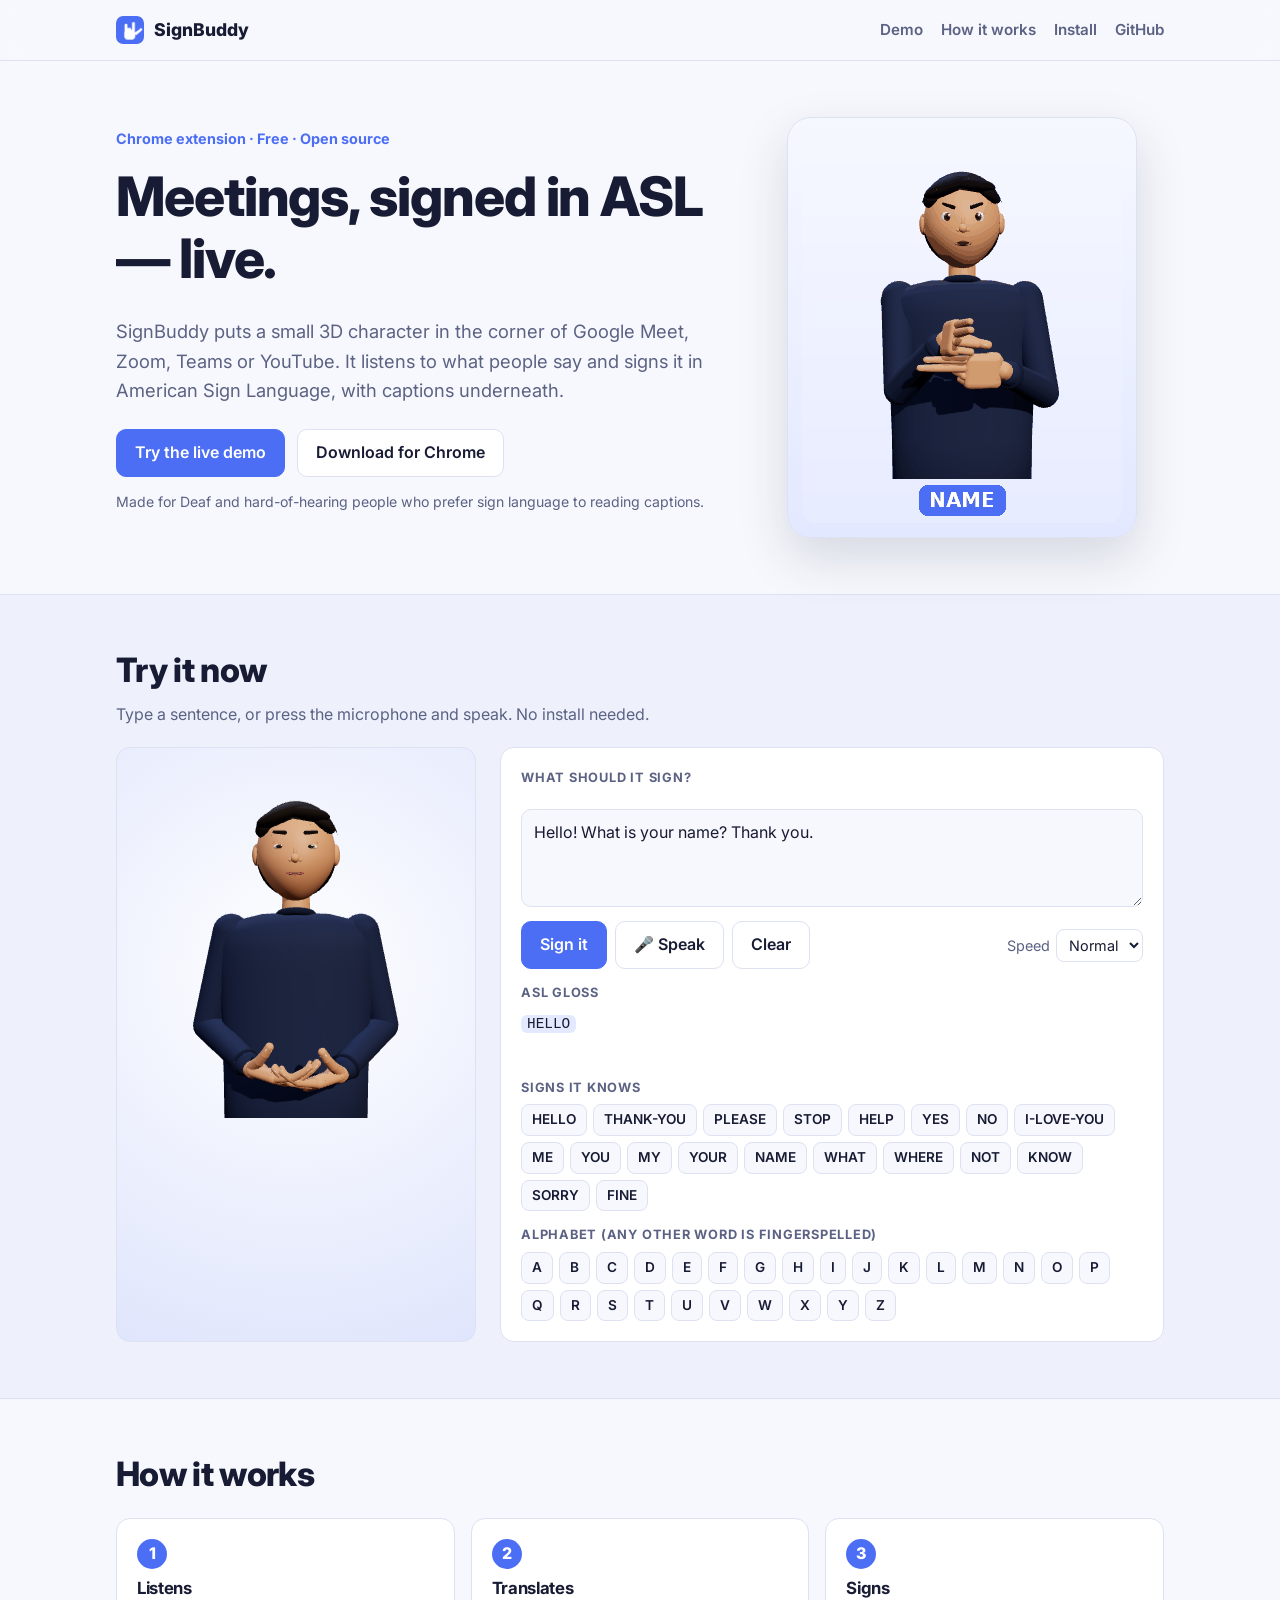
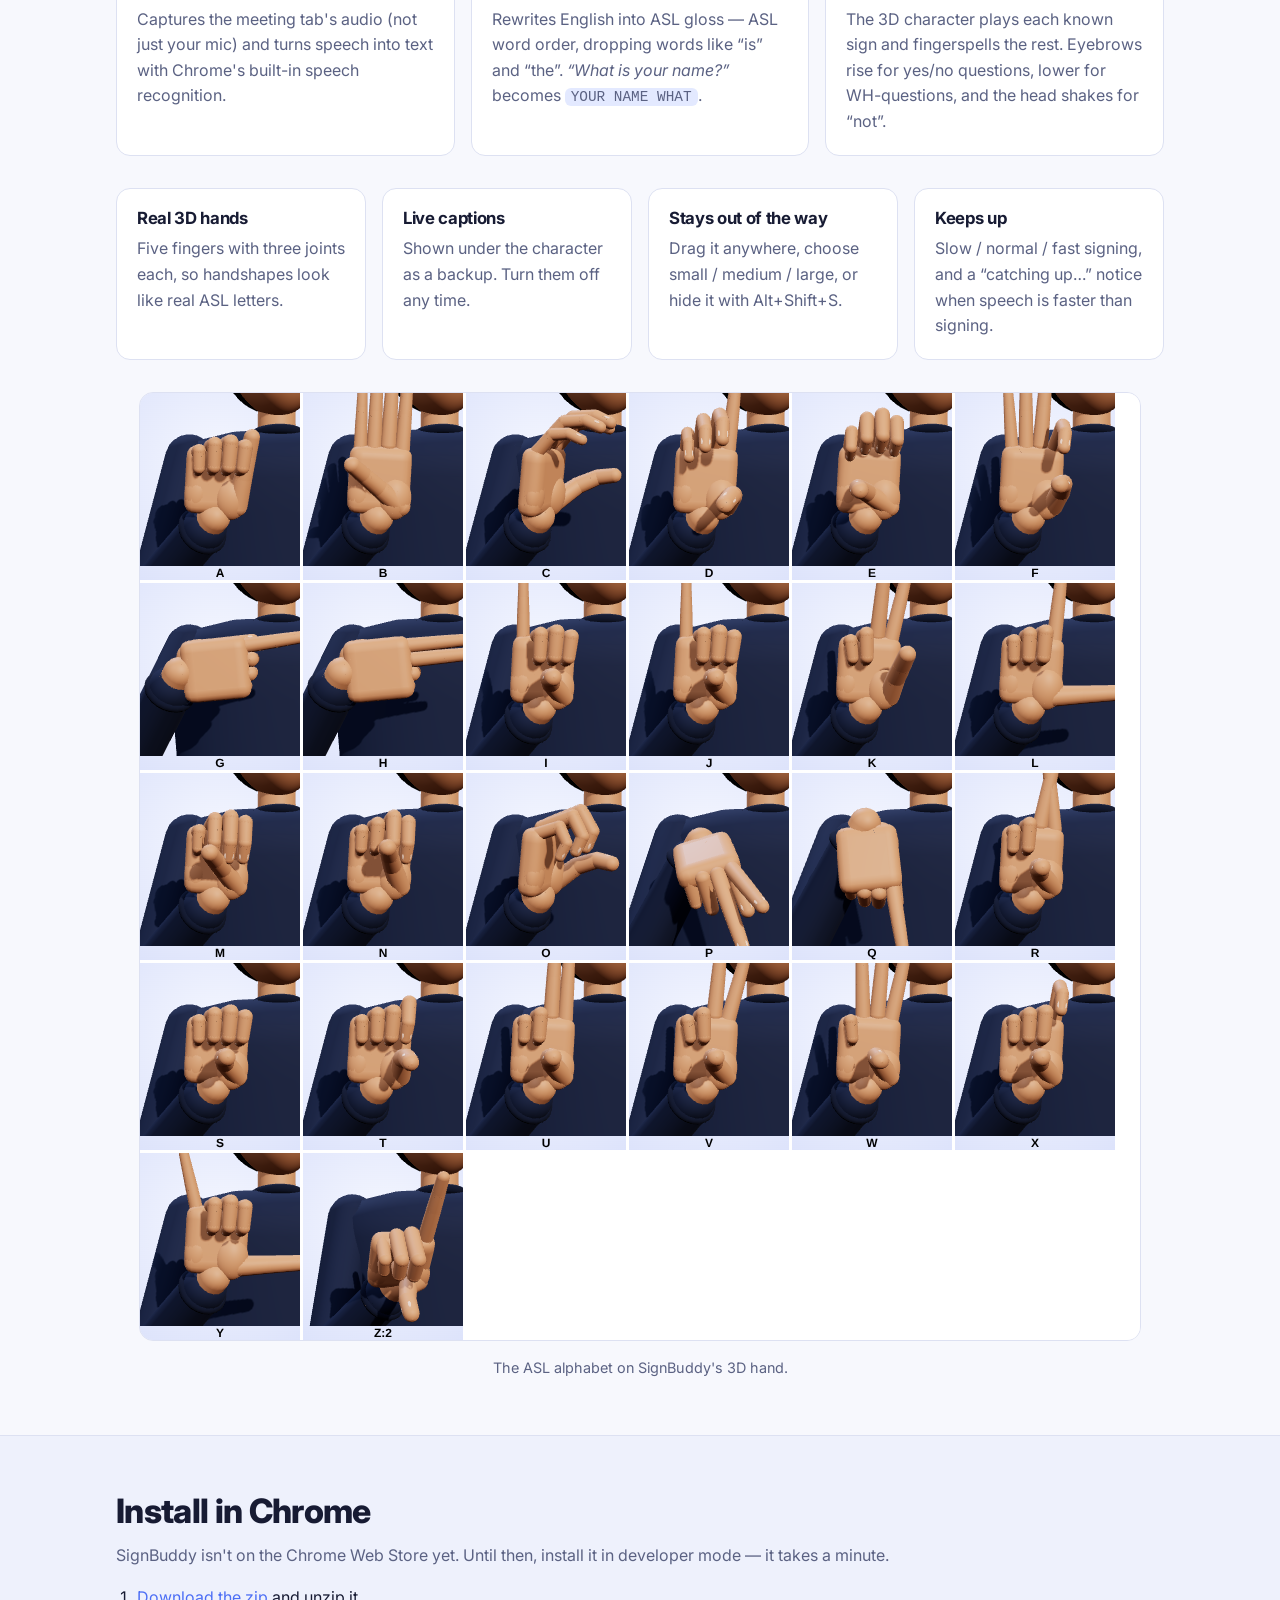
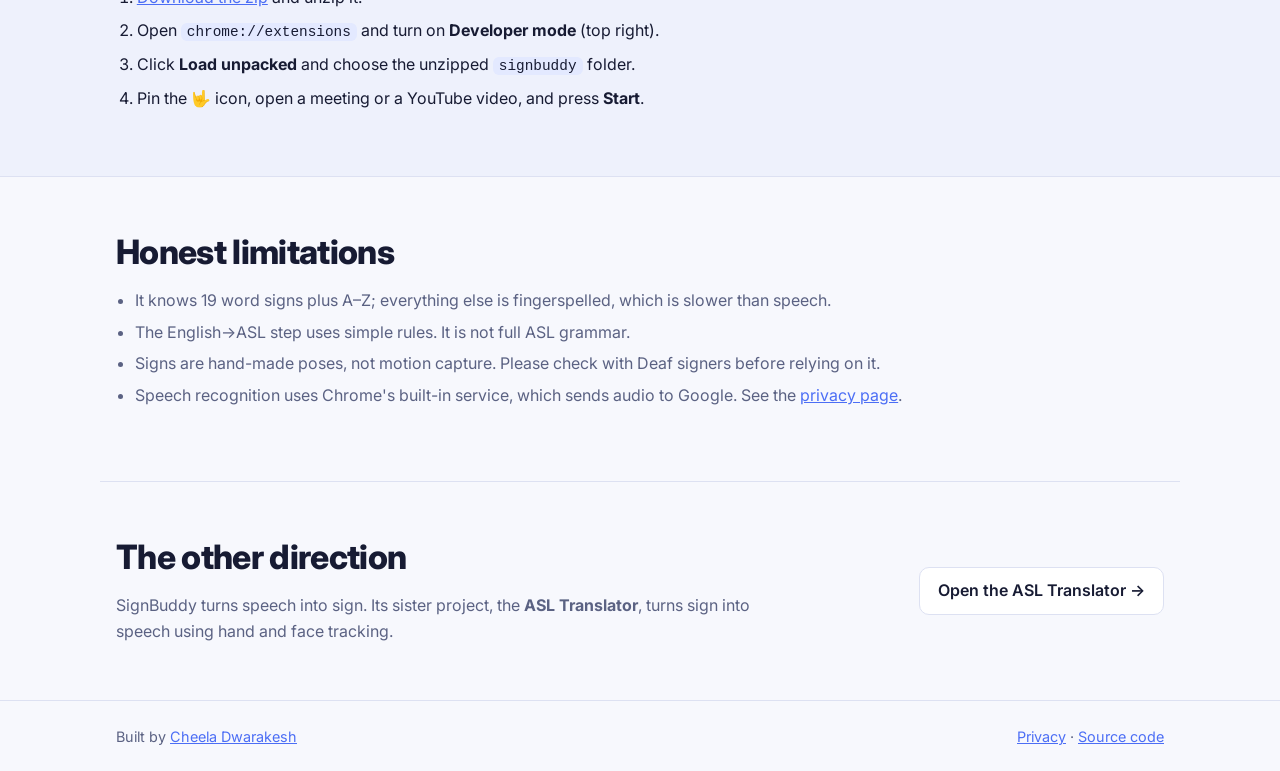
==== index.html @ 770f475b "Add files via upload" ====
<!doctype html>
<html lang="en">
<head>
  <meta charset="utf-8">
  <meta name="viewport" content="width=device-width, initial-scale=1">
  <title>SignBuddy – live ASL signing for online meetings</title>
  <meta name="description" content="SignBuddy is a Chrome extension: a 3D character that signs meeting speech in American Sign Language, with live captions. Try the live demo.">
  <meta property="og:title" content="SignBuddy – live ASL signing for online meetings">
  <meta property="og:description" content="A 3D character that turns meeting speech into ASL, in real time. Try it in your browser.">
  <meta property="og:image" content="assets/alphabet.png">
  <link rel="icon" href="assets/icon.png">
  <link rel="preconnect" href="https://fonts.googleapis.com">
  <link rel="preconnect" href="https://fonts.gstatic.com" crossorigin>
  <link href="https://fonts.googleapis.com/css2?family=Inter:wght@400;500;600;700;800&display=swap" rel="stylesheet">
  <link rel="stylesheet" href="site.css">
</head>
<body>
  <header class="nav">
    <div class="wrap nav-in">
      <a class="brand" href="#top"><img src="assets/icon.png" alt="" width="28" height="28"> SignBuddy</a>
      <nav>
        <a href="#demo">Demo</a>
        <a href="#how">How it works</a>
        <a href="#install">Install</a>
        <a href="https://github.com/dwarakesh-007/signbuddy">GitHub</a>
      </nav>
    </div>
  </header>

  <main id="top">
    <section class="hero wrap">
      <div class="hero-text">
        <p class="eyebrow">Chrome extension · Free · Open source</p>
        <h1>Meetings, signed in ASL — live.</h1>
        <p class="lead">SignBuddy puts a small 3D character in the corner of Google Meet, Zoom, Teams or YouTube.
          It listens to what people say and signs it in American Sign Language, with captions underneath.</p>
        <div class="cta">
          <a class="btn primary" href="#demo">Try the live demo</a>
          <a class="btn" href="signbuddy-extension.zip" download>Download for Chrome</a>
        </div>
        <p class="small">Made for Deaf and hard-of-hearing people who prefer sign language to reading captions.</p>
      </div>
      <figure class="hero-art">
        <img src="assets/demo.gif" alt="The SignBuddy 3D character signing HELLO, YOUR NAME WHAT, THANK-YOU" width="320" height="391">
      </figure>
    </section>

    <section id="demo" class="band">
      <div class="wrap">
        <h2>Try it now</h2>
        <p class="sub">Type a sentence, or press the microphone and speak. No install needed.</p>
        <div class="demo">
          <div class="stage">
            <div class="chip" id="behind" hidden>catching up…</div>
            <canvas id="c" aria-label="3D signing character"></canvas>
            <div id="gloss" aria-live="polite"></div>
          </div>
          <div class="panel">
            <label for="text" class="lbl">What should it sign?</label>
            <textarea id="text" rows="3">Hello! What is your name? Thank you.</textarea>
            <div class="row">
              <button class="btn primary" id="go">Sign it</button>
              <button class="btn" id="mic">🎤 Speak</button>
              <button class="btn ghost" id="clear">Clear</button>
              <label class="speed">Speed
                <select id="speed"><option value="0.6">Slow</option><option value="1" selected>Normal</option><option value="1.6">Fast</option></select>
              </label>
            </div>
            <p class="glossline"><span class="lbl">ASL gloss</span> <code id="out">—</code></p>
            <p class="small" id="micnote"></p>
            <div>
              <p class="lbl">Signs it knows</p>
              <div class="chips" id="words"></div>
            </div>
            <div>
              <p class="lbl">Alphabet (any other word is fingerspelled)</p>
              <div class="chips" id="letters"></div>
            </div>
          </div>
        </div>
      </div>
    </section>

    <section id="how" class="wrap">
      <h2>How it works</h2>
      <ol class="steps">
        <li><span class="num">1</span><h3>Listens</h3><p>Captures the meeting tab's audio (not just your mic) and turns speech into text with Chrome's built-in speech recognition.</p></li>
        <li><span class="num">2</span><h3>Translates</h3><p>Rewrites English into ASL gloss — ASL word order, dropping words like “is” and “the”. <em>“What is your name?”</em> becomes <code>YOUR NAME WHAT</code>.</p></li>
        <li><span class="num">3</span><h3>Signs</h3><p>The 3D character plays each known sign and fingerspells the rest. Eyebrows rise for yes/no questions, lower for WH-questions, and the head shakes for “not”.</p></li>
      </ol>
      <div class="features">
        <div><h3>Real 3D hands</h3><p>Five fingers with three joints each, so handshapes look like real ASL letters.</p></div>
        <div><h3>Live captions</h3><p>Shown under the character as a backup. Turn them off any time.</p></div>
        <div><h3>Stays out of the way</h3><p>Drag it anywhere, choose small / medium / large, or hide it with Alt+Shift+S.</p></div>
        <div><h3>Keeps up</h3><p>Slow / normal / fast signing, and a “catching up…” notice when speech is faster than signing.</p></div>
      </div>
      <figure class="alpha">
        <img src="assets/alphabet.png" alt="The 3D hand showing the ASL alphabet A to Z" loading="lazy">
        <figcaption>The ASL alphabet on SignBuddy's 3D hand.</figcaption>
      </figure>
    </section>

    <section id="install" class="band">
      <div class="wrap">
        <h2>Install in Chrome</h2>
        <p class="sub">SignBuddy isn't on the Chrome Web Store yet. Until then, install it in developer mode — it takes a minute.</p>
        <ol class="install">
          <li><a href="signbuddy-extension.zip" download>Download the zip</a> and unzip it.</li>
          <li>Open <code>chrome://extensions</code> and turn on <b>Developer mode</b> (top right).</li>
          <li>Click <b>Load unpacked</b> and choose the unzipped <code>signbuddy</code> folder.</li>
          <li>Pin the 🤟 icon, open a meeting or a YouTube video, and press <b>Start</b>.</li>
        </ol>
      </div>
    </section>

    <section class="wrap honest">
      <h2>Honest limitations</h2>
      <ul>
        <li>It knows 19 word signs plus A–Z; everything else is fingerspelled, which is slower than speech.</li>
        <li>The English→ASL step uses simple rules. It is not full ASL grammar.</li>
        <li>Signs are hand-made poses, not motion capture. Please check with Deaf signers before relying on it.</li>
        <li>Speech recognition uses Chrome's built-in service, which sends audio to Google. See the <a href="privacy.html">privacy page</a>.</li>
      </ul>
    </section>

    <section class="wrap related">
      <div>
        <h2>The other direction</h2>
        <p>SignBuddy turns speech into sign. Its sister project, the <b>ASL Translator</b>, turns sign into speech using hand and face tracking.</p>
      </div>
      <a class="btn" href="https://dwarakesh-007.github.io/asl-translator/">Open the ASL Translator →</a>
    </section>
  </main>

  <footer>
    <div class="wrap foot">
      <span>Built by <a href="https://github.com/dwarakesh-007">Cheela Dwarakesh</a></span>
      <span><a href="privacy.html">Privacy</a> · <a href="https://github.com/dwarakesh-007/signbuddy">Source code</a></span>
    </div>
  </footer>

  <script src="extension/lib/three.min.js"></script>
  <script src="extension/content/gloss.js"></script>
  <script src="extension/content/handshapes.js"></script>
  <script src="extension/content/signs.js"></script>
  <script src="extension/content/avatar.js"></script>
  <script src="extension/content/signs3d.js"></script>
  <script src="extension/content/avatar3d.js"></script>
  <script src="extension/stt/stt.js"></script>
  <script src="extension/stt/webspeech.js"></script>
  <script src="demo.js"></script>
</body>
</html>
---- site.css ----
:root {
  --bg: #f7f8fd;
  --band: #eef1fc;
  --card: #ffffff;
  --text: #171b33;
  --muted: #5b6283;
  --line: #dde1f2;
  --brand: #4c6ef5;
  --brand-ink: #ffffff;
  --brand-soft: #e3e9ff;
  --navy: #1e2945;
  --radius: 14px;
}
@media (prefers-color-scheme: dark) {
  :root {
    --bg: #0f1222; --band: #151a2f; --card: #1a2038; --text: #eceffd; --muted: #a3aac8;
    --line: #2b3253; --brand: #7b93ff; --brand-ink: #0f1222; --brand-soft: #232b4d;
  }
}
* { box-sizing: border-box; }
html { scroll-behavior: smooth; }
body {
  margin: 0; background: var(--bg); color: var(--text);
  font: 16px/1.6 Inter, system-ui, -apple-system, "Segoe UI", Roboto, sans-serif;
}
a { color: var(--brand); }
img { max-width: 100%; height: auto; }
code { font-family: ui-monospace, SFMono-Regular, Menlo, monospace; font-size: .9em;
  background: var(--brand-soft); padding: 1px 6px; border-radius: 6px; }
h1, h2, h3 { line-height: 1.15; letter-spacing: -0.02em; margin: 0 0 .5em; }
h1 { font-size: clamp(2.1rem, 5vw, 3.4rem); font-weight: 800; }
h2 { font-size: clamp(1.6rem, 3vw, 2.1rem); font-weight: 800; }
h3 { font-size: 1.05rem; font-weight: 700; }
p { margin: 0 0 1em; }
.wrap { max-width: 1080px; margin: 0 auto; padding: 0 16px; }
.small { font-size: .88rem; color: var(--muted); }
.sub { color: var(--muted); margin-top: -0.3em; }
.lbl { font-size: .8rem; font-weight: 700; text-transform: uppercase; letter-spacing: .06em; color: var(--muted); margin: 0 0 6px; display: block; }

/* nav */
.nav { position: sticky; top: 0; z-index: 10; background: color-mix(in srgb, var(--bg) 88%, transparent);
  backdrop-filter: blur(8px); border-bottom: 1px solid var(--line); }
.nav-in { display: flex; align-items: center; justify-content: space-between; height: 60px; gap: 12px; }
.brand { display: flex; align-items: center; gap: 10px; font-weight: 800; color: var(--text); text-decoration: none; font-size: 1.1rem; }
.brand img { border-radius: 7px; }
nav { display: flex; gap: 18px; }
nav a { color: var(--muted); text-decoration: none; font-weight: 600; font-size: .95rem; }
nav a:hover { color: var(--text); }
@media (max-width: 640px) { nav a:not(:last-child) { display: none; } }

/* buttons */
.btn { display: inline-flex; align-items: center; gap: 6px; padding: 10px 18px; border-radius: 10px;
  border: 1px solid var(--line); background: var(--card); color: var(--text); font: inherit;
  font-weight: 600; text-decoration: none; cursor: pointer; }
.btn:hover { border-color: var(--brand); }
.btn.primary { background: var(--brand); border-color: var(--brand); color: var(--brand-ink); }
.btn.primary:hover { filter: brightness(1.07); }
.btn.ghost { background: transparent; }
.btn.on { background: #e03131; border-color: #e03131; color: #fff; }

/* hero */
.hero { display: grid; grid-template-columns: 1.2fr .8fr; gap: 40px; align-items: center; padding-top: 56px; padding-bottom: 56px; }
.eyebrow { font-weight: 700; color: var(--brand); font-size: .9rem; }
.lead { font-size: 1.15rem; color: var(--muted); max-width: 36em; }
.cta { display: flex; flex-wrap: wrap; gap: 12px; margin: 24px 0 14px; }
.hero-art { margin: 0; justify-self: center; background: linear-gradient(180deg, #f6f8ff, #e2e8ff);
  border-radius: 24px; padding: 14px; border: 1px solid var(--line); box-shadow: 0 20px 50px rgba(30, 41, 69, .15); }
.hero-art img { display: block; border-radius: 14px; }
@media (max-width: 820px) { .hero { grid-template-columns: 1fr; padding-top: 32px; } }

/* bands */
.band { background: var(--band); border-top: 1px solid var(--line); border-bottom: 1px solid var(--line); padding: 56px 0; }
section.wrap { padding-top: 56px; padding-bottom: 56px; }

/* demo */
.demo { display: grid; grid-template-columns: 360px 1fr; gap: 24px; margin-top: 20px; }
@media (max-width: 820px) { .demo { grid-template-columns: 1fr; } }
.stage { position: relative; background: radial-gradient(circle at 50% 38%, #ffffff, #dfe5fc);
  border-radius: var(--radius); border: 1px solid var(--line); display: flex; flex-direction: column;
  align-items: center; padding: 12px 12px 16px; min-height: 420px; }
.stage canvas { display: block; max-width: 100%; }
.chip { position: absolute; left: 12px; top: 12px; background: #ffe8a3; color: #6b4e00;
  font-size: .78rem; font-weight: 700; padding: 3px 10px; border-radius: 999px; }
#gloss { min-height: 28px; font-weight: 700; text-align: center; color: #1b1f3a; letter-spacing: .02em; }
#gloss .now { background: #4c6ef5; color: #fff; padding: 2px 8px; border-radius: 7px; }
#gloss .l { color: #aab2dc; } #gloss .l.cur { color: #fff; }
#gloss .next { color: #6b739c; margin-left: 8px; font-weight: 600; }
.panel { background: var(--card); border: 1px solid var(--line); border-radius: var(--radius); padding: 20px;
  display: grid; gap: 14px; align-content: start; }
textarea { width: 100%; font: inherit; padding: 10px 12px; border-radius: 10px; border: 1px solid var(--line);
  background: var(--bg); color: var(--text); resize: vertical; }
.row { display: flex; flex-wrap: wrap; gap: 8px; align-items: center; }
.speed { margin-left: auto; font-size: .9rem; color: var(--muted); display: flex; gap: 6px; align-items: center; }
select { font: inherit; padding: 6px 8px; border-radius: 8px; border: 1px solid var(--line); background: var(--card); color: var(--text); }
.glossline { margin: 0; }
.chips { display: flex; flex-wrap: wrap; gap: 6px; }
.chips button { font: inherit; font-size: .85rem; font-weight: 600; padding: 4px 10px; border-radius: 8px;
  border: 1px solid var(--line); background: var(--bg); color: var(--text); cursor: pointer; }
.chips button:hover { border-color: var(--brand); color: var(--brand); }

/* how */
.steps { list-style: none; padding: 0; margin: 24px 0 32px; display: grid; grid-template-columns: repeat(3, 1fr); gap: 16px; }
.steps li, .features > div { background: var(--card); border: 1px solid var(--line); border-radius: var(--radius); padding: 20px; }
.steps p, .features p { color: var(--muted); margin: 0; }
.num { display: inline-grid; place-items: center; width: 30px; height: 30px; border-radius: 50%;
  background: var(--brand); color: var(--brand-ink); font-weight: 800; margin-bottom: 10px; }
.features { display: grid; grid-template-columns: repeat(4, 1fr); gap: 16px; }
@media (max-width: 900px) { .steps { grid-template-columns: 1fr; } .features { grid-template-columns: 1fr 1fr; } }
@media (max-width: 520px) { .features { grid-template-columns: 1fr; } }
.alpha { margin: 32px 0 0; text-align: center; }
.alpha img { border-radius: var(--radius); border: 1px solid var(--line); }
.alpha figcaption { color: var(--muted); font-size: .9rem; margin-top: 8px; }

/* install / honest / related */
.install { padding-left: 1.3em; margin: 16px 0 0; }
.install li { margin-bottom: 8px; }
.honest ul { padding-left: 1.2em; color: var(--muted); }
.honest li { margin-bottom: 6px; }
.related { display: flex; align-items: center; justify-content: space-between; gap: 24px; flex-wrap: wrap;
  border-top: 1px solid var(--line); }
.related p { color: var(--muted); max-width: 40em; margin: 0; }

footer { border-top: 1px solid var(--line); padding: 24px 0; color: var(--muted); font-size: .9rem; }
.foot { display: flex; justify-content: space-between; flex-wrap: wrap; gap: 8px; }
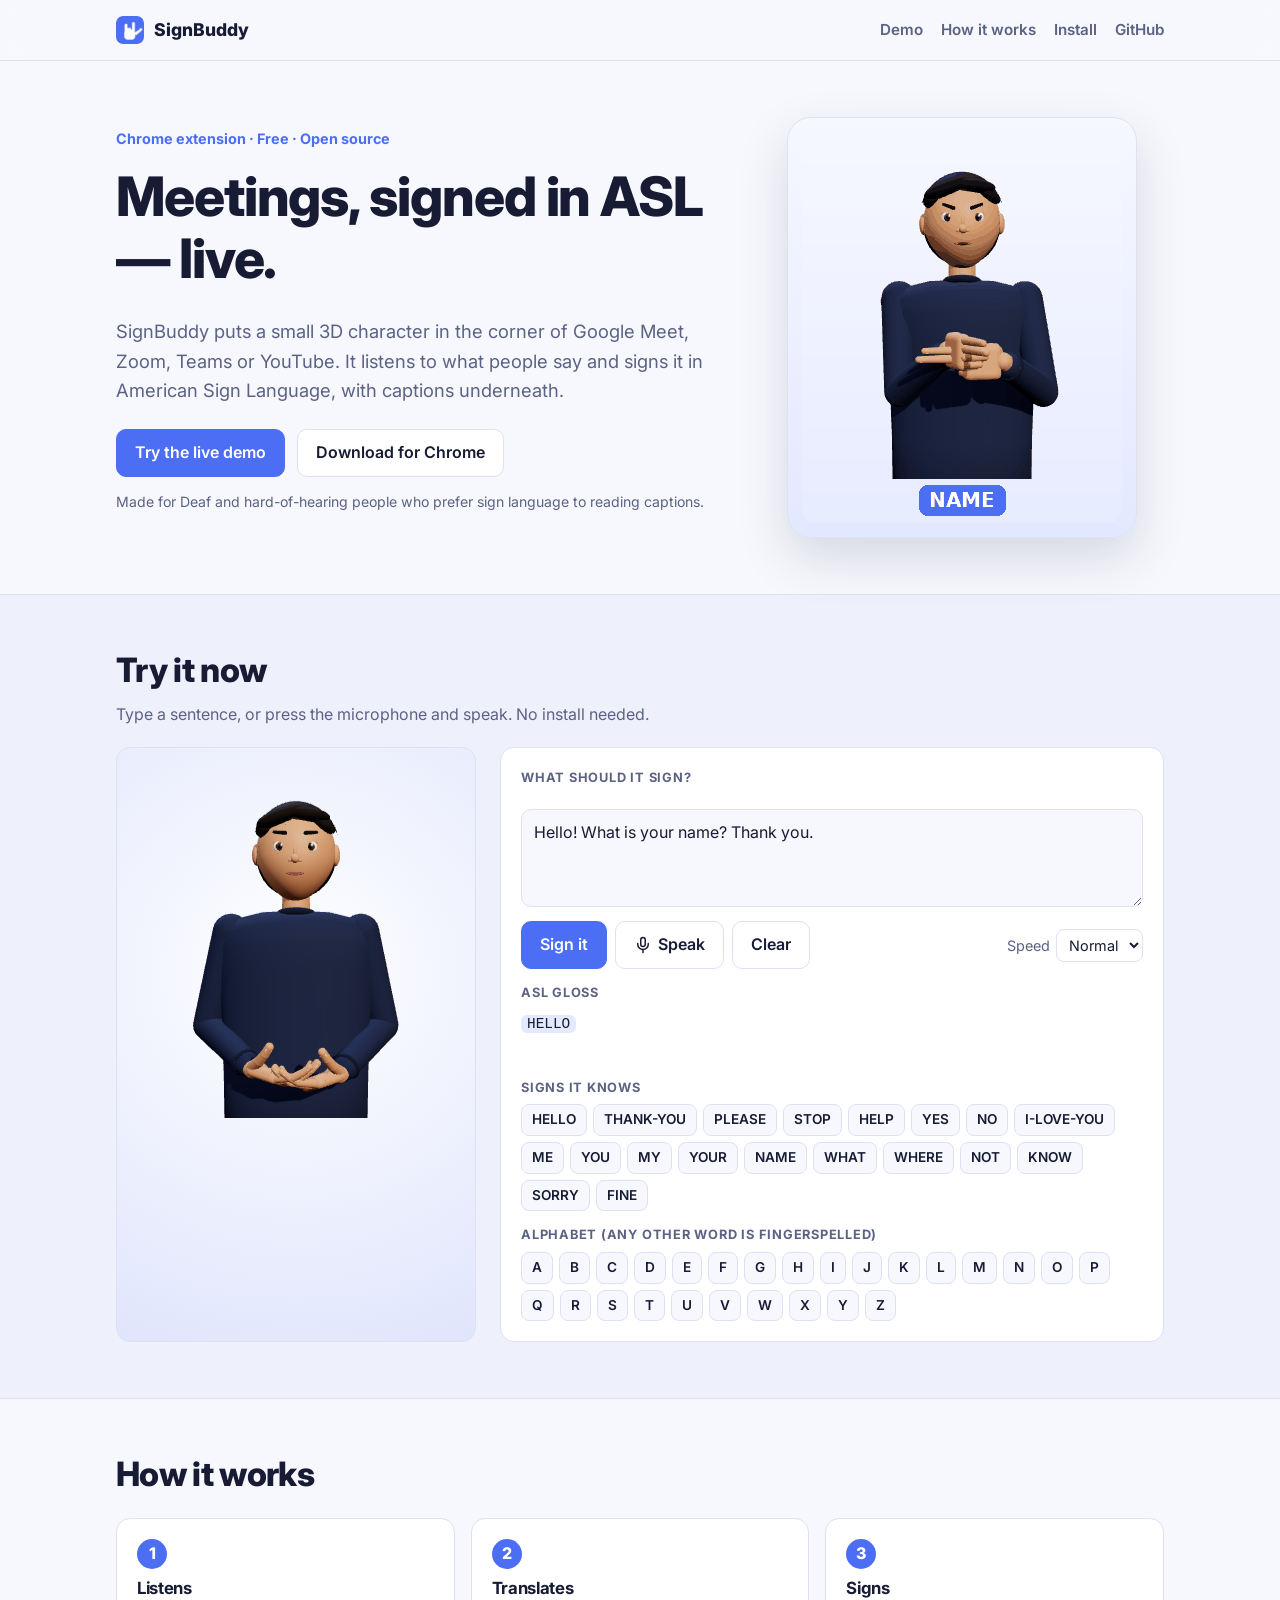
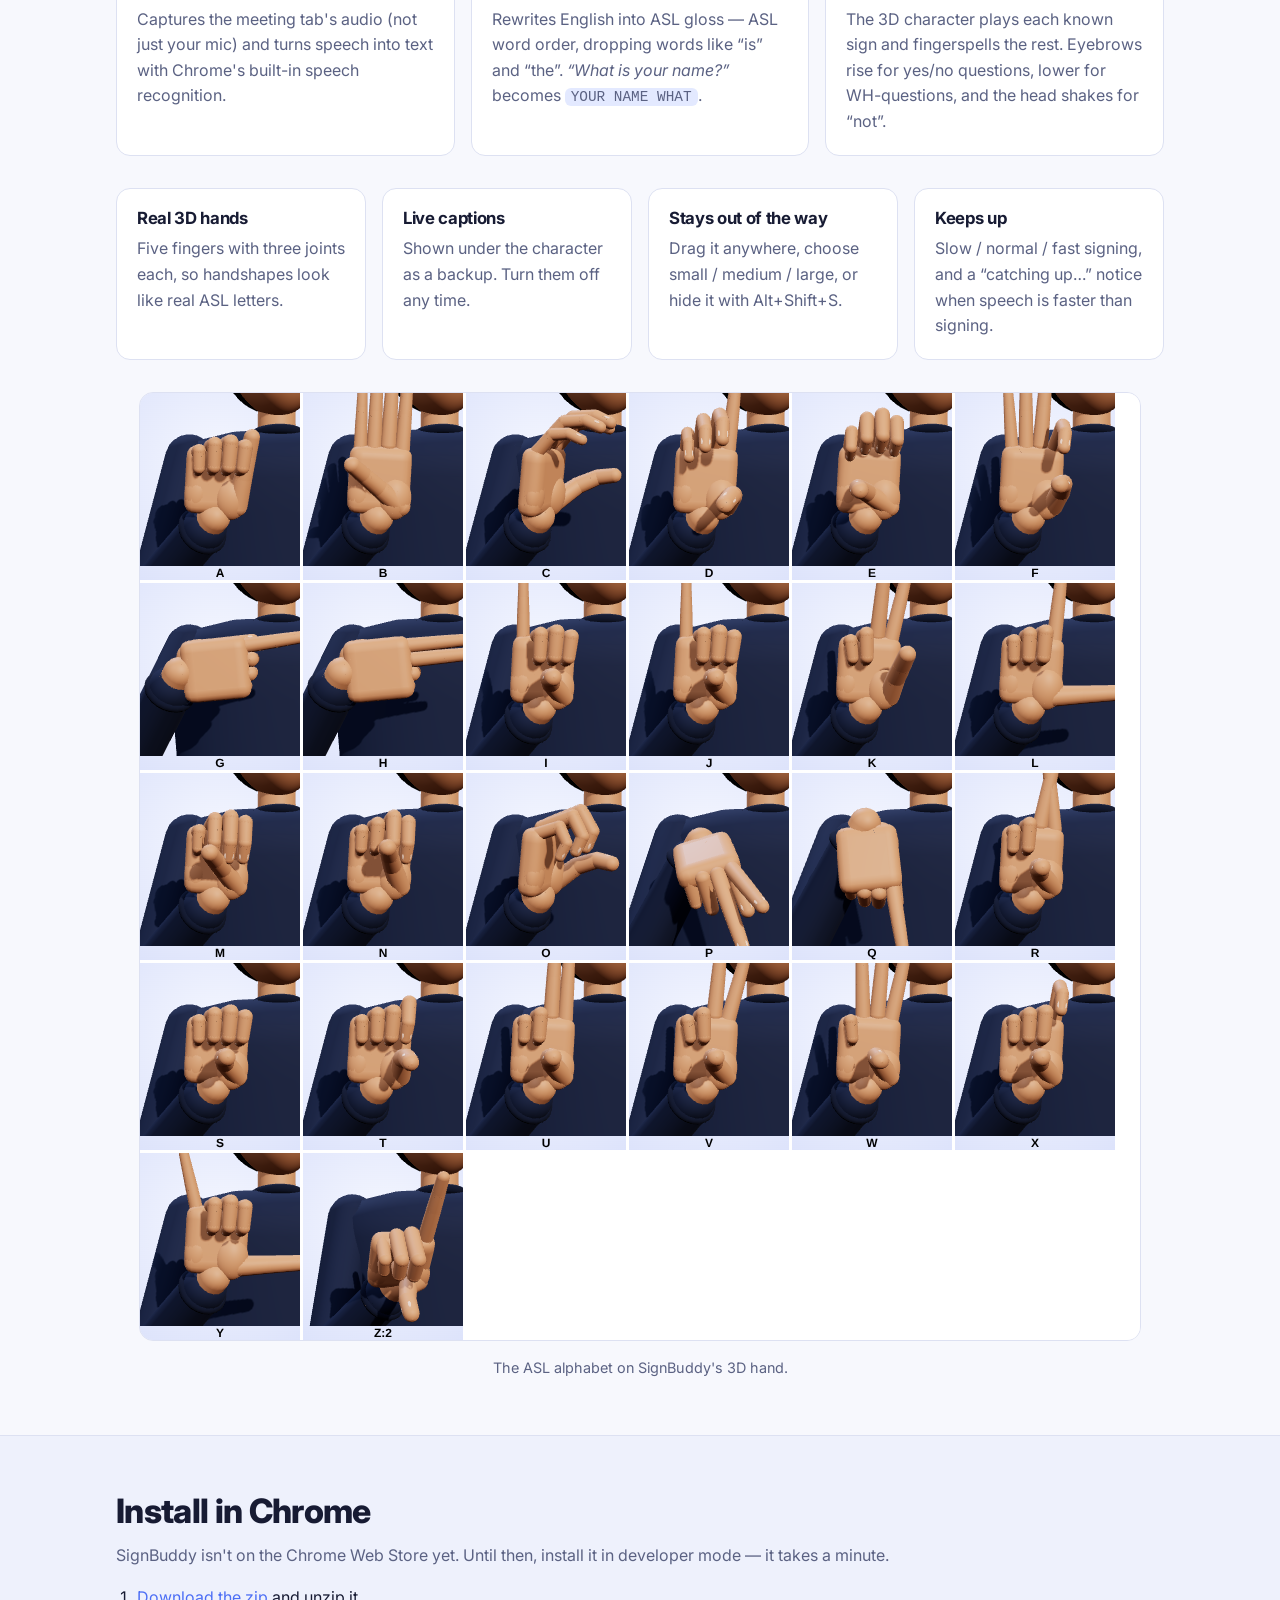
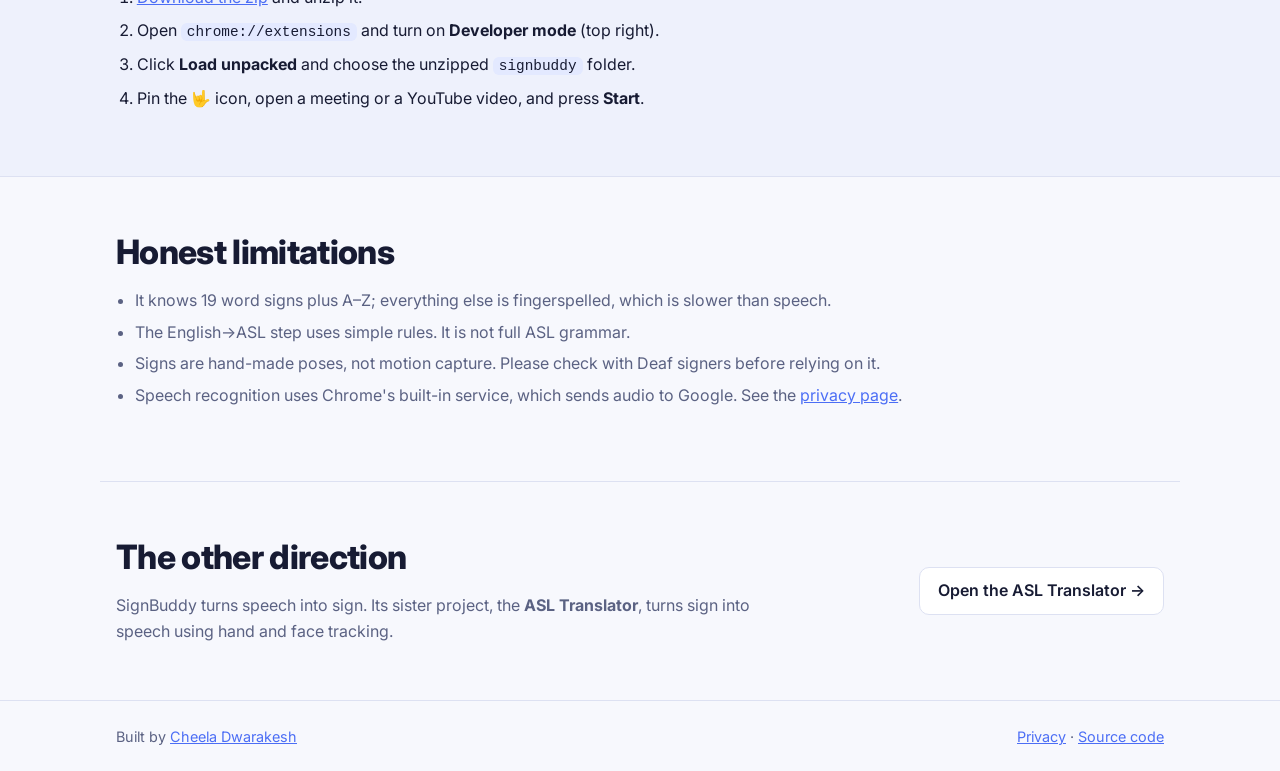
==== commit 77a7023e: "Use an outline mic icon instead of the emoji" ====
--- a/index.html
+++ b/index.html
@@ -60,7 +60,7 @@
             <textarea id="text" rows="3">Hello! What is your name? Thank you.</textarea>
             <div class="row">
               <button class="btn primary" id="go">Sign it</button>
-              <button class="btn" id="mic">🎤 Speak</button>
+              <button class="btn" id="mic"><svg class="ico" width="18" height="18" viewBox="0 0 24 24" fill="none" stroke="currentColor" stroke-width="2" stroke-linecap="round" stroke-linejoin="round" aria-hidden="true"><rect x="9" y="2" width="6" height="12" rx="3"/><path d="M19 10v1a7 7 0 0 1-14 0v-1"/><line x1="12" y1="18" x2="12" y2="22"/></svg> Speak</button>
               <button class="btn ghost" id="clear">Clear</button>
               <label class="speed">Speed
                 <select id="speed"><option value="0.6">Slow</option><option value="1" selected>Normal</option><option value="1.6">Fast</option></select>
--- a/site.css
+++ b/site.css
@@ -57,6 +57,7 @@
 .btn.primary:hover { filter: brightness(1.07); }
 .btn.ghost { background: transparent; }
 .btn.on { background: #e03131; border-color: #e03131; color: #fff; }
+.btn .ico { flex: none; }
 
 /* hero */
 .hero { display: grid; grid-template-columns: 1.2fr .8fr; gap: 40px; align-items: center; padding-top: 56px; padding-bottom: 56px; }
